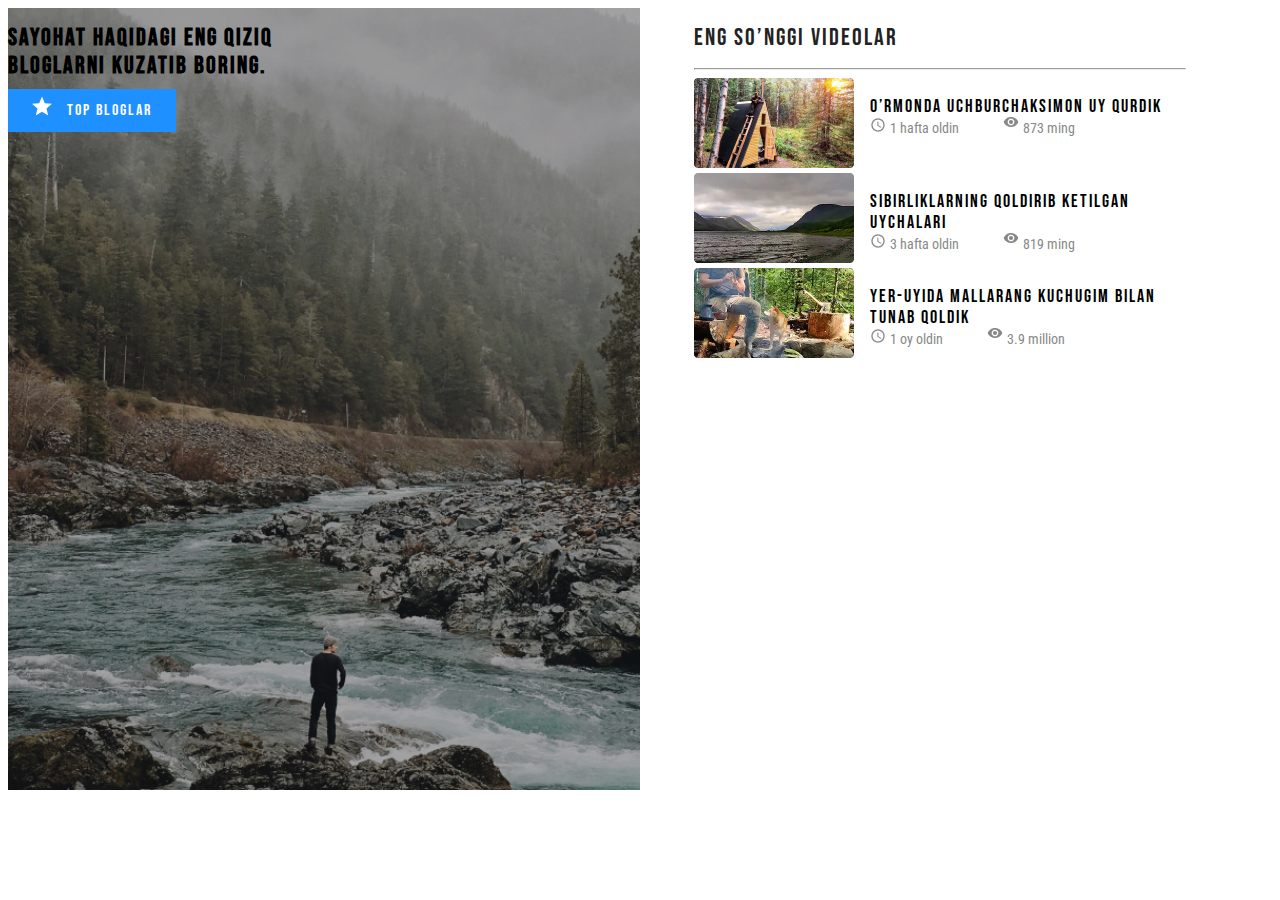
==== index.html @ 6d83d88d "add not make site" ====
<!DOCTYPE html>
<html lang="uz">
<head>
    <meta charset="UTF-8">
    <meta name="viewport" content="width=device-width, initial-scale=1.0">
    <title>Articles</title>
    <link rel="preconnect" href="https://fonts.googleapis.com">
    <link rel="preconnect" href="https://fonts.gstatic.com" crossorigin>
    <link href="https://fonts.googleapis.com/css2?family=Bebas+Neue&family=Open+Sans&display=swap" rel="stylesheet">
    <link rel="preconnect" href="https://fonts.googleapis.com">
    <link rel="preconnect" href="https://fonts.gstatic.com" crossorigin>
    <link href="https://fonts.googleapis.com/css2?family=Open+Sans&family=Roboto+Condensed&display=swap" rel="stylesheet">
    <link rel="stylesheet" href="style.css">
</head>
<body>
    <div class="main-content">
        <div class="heading">
            <!-- HERO-Left-hand -->
            <div class="hero">
                <h1 class="hero-text">Sayohat haqidagi eng qiziq <br>bloglarni kuzatib boring.</h1>
            <a class="hero-button" href="#">
                    <span class="hero-button-icon"></span>
                    <span class="hero-button-text">Top bloglar</span>
            </a>
            </div>
            <!-- RIGHT-HERO -->
            <div class="right-hero">
                    <h1 class="right-hero-text">Eng so’nggi videolar</h1>
                    <hr>
                    <!-- SEction1 -->
                    <section class="right-hero-section">
                        <div class="section-img">
                            <img src="img/article-poster.png" alt="" width="160" height="90">
                        </div>
                        <div class="section-right">
                            <h3 class="section-right-text">O’rmonda uchburchaksimon uy qurdik</h3>
                            <div class="section-right-text-icons">
                                <div class="section-right-icon">
                                    <span class="section-right-icon-img"></span>
                                    <span class="section-right-icon-text">1 hafta oldin</span>
                                </div>
                                <div class="section-right-icon">
                                    <span class="section-right-icon-img-eye"></span>
                                    <span class="section-right-icon-text">873 ming</span>
                                </div>
                                
                            </div>
                        </div>
                    </section>

                    <section class="right-hero-section">
                        <div class="section-img">
                            <img src="img/article-poster-1.png" alt="" width="160" height="90">
                        </div>
                        <div class="section-right">
                            <h3 class="section-right-text">Sibirliklarning qoldirib ketilgan uychalari</h3>
                            <div class="section-right-text-icons">
                                <div class="section-right-icon">
                                    <span class="section-right-icon-img"></span>
                                    <span class="section-right-icon-text">3 hafta oldin</span>
                                </div>
                                <div class="section-right-icon">
                                    <span class="section-right-icon-img-eye"></span>
                                    <span class="section-right-icon-text">819 ming</span>
                                </div>
                                
                            </div>
                        </div>
                    </section>

                    <section class="right-hero-section">
                        <div class="section-img">
                            <img src="img/article-poster-2.png" alt="" width="160" height="90">
                        </div>
                        <div class="section-right">
                            <h3 class="section-right-text">Yer-uyida mallarang kuchugim bilan tunab qoldik</h3>
                            <div class="section-right-text-icons">
                                <div class="section-right-icon">
                                    <span class="section-right-icon-img"></span>
                                    <span class="section-right-icon-text">1 oy oldin</span>
                                </div>
                                <div class="section-right-icon">
                                    <span class="section-right-icon-img-eye"></span>
                                    <span class="section-right-icon-text">3.9 million</span>
                                </div>
                                
                            </div>
                        </div>
                    </section>
                </div> 
            </div>
        </div>
</body>
</html>
---- style.css ----
body{
    font-family: 'Bebas Neue', sans-serif;
}
.heading{
    display: flex;
    
}
.hero{
    background-image:url("../img/left-bg.png");
    width:50%;
    height: 782px;
    background-repeat:no-repeat;
    background-size:cover;
    background-position: center bottom;
}
.hero-text{
   font-size: 24px;
   line-height: 28px;
   letter-spacing: 2px;
}
.hero-button{
    background-color: #1E90FF;
    color: #fff;
    padding: 12px 24px;
    text-decoration: none;
}
.hero-button-text{
    font-size: 16px;
    line-height: 24px;
    letter-spacing: 2px;

}
.hero-button{   
    align-items: center;
    

}
.hero-button::before{
    content:"";
    background-image:url("../img/icon/Vector.svg");
    width: 20px;
    height: 19px;
    display: inline-block   ;
    padding-right: 12px;
    background-repeat:no-repeat;
    
}
.right-hero {
    max-width: 492px;
    padding-left: 54px;
}
.right-hero-text{
    font-size: 24px;
    line-height: 28px;
    letter-spacing: 2px;
    color:#222;
    font-weight: 400;
}
.right-hero-section {
    display: flex;
}

.section-right{
    padding-left:16px;
}
.section-right-text {
    font-weight: 400;
    font-size:18px;
    line-height: 21px;
    letter-spacing: 2px;
    margin-bottom:0;
}
.section-right-text-icons{
    font-family: 'Roboto Condensed', sans-serif;
    display: flex;
    
    
}
.section-right-icon-text{
    font-weight: 400;
    font-size: 14px;
    line-height: 16px;
    color:#888;
    padding-right: 44px;
    

}
.section-right-icon-img::before{
    display: inline-block;
    width: 16px;
    height: 16px;
    background-image:url("../img/icon/icon-clock 1.png");
    background-repeat:no-repeat;
    content:"";
    background-size: contain;
}
.section-right-icon-img-eye::before{
    display: inline-block;
    width: 16px;
    height: 16px;
    background-image:url("../img/icon/icon-kuz.png");
    background-repeat:no-repeat;
    content:"";
    background-size: contain;
}
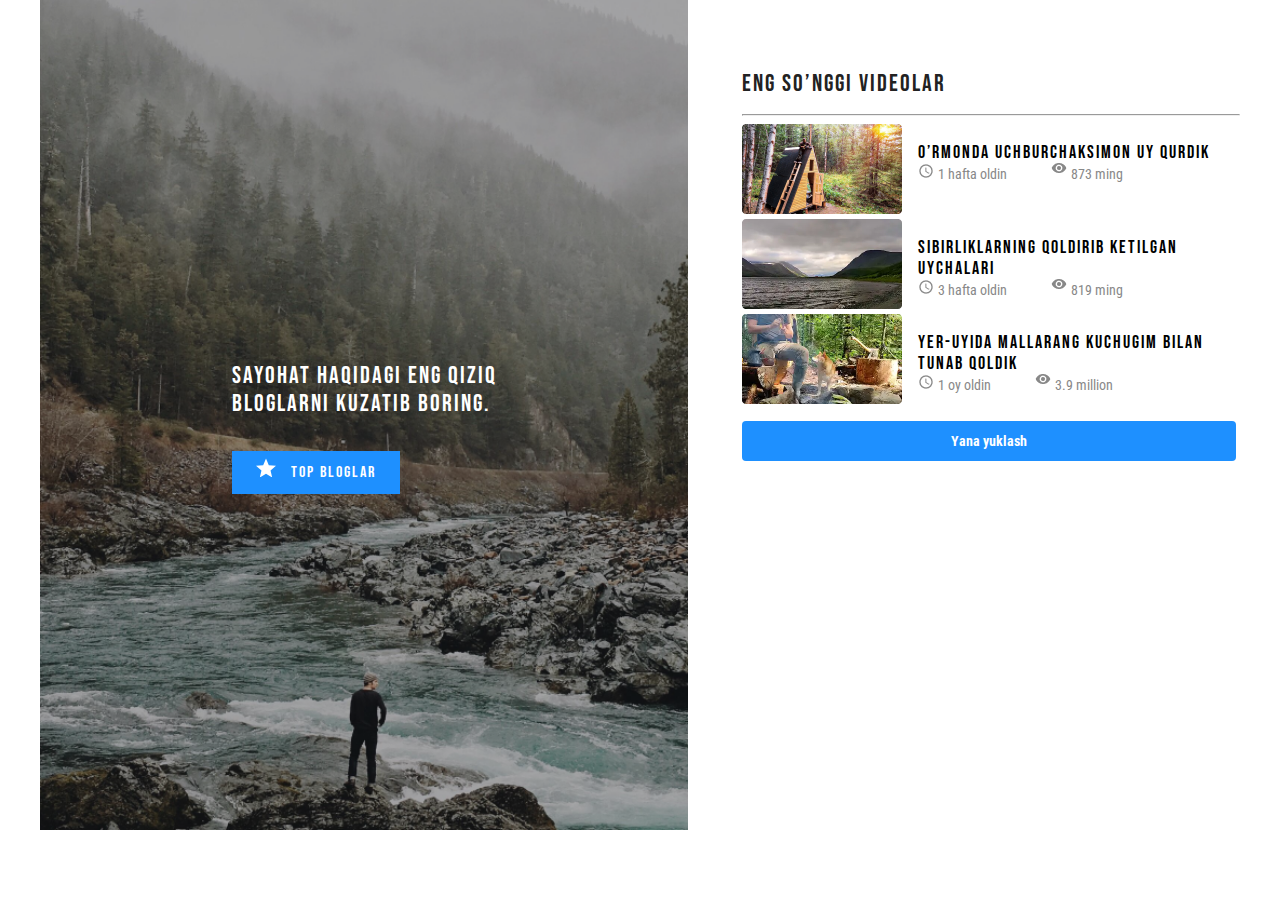
==== commit cc976d44: "add new site" ====
--- a/index.html
+++ b/index.html
@@ -13,15 +13,16 @@
     <link rel="stylesheet" href="style.css">
 </head>
 <body>
-    <div class="main-content">
-        <div class="heading">
+    <main class="main-content">
             <!-- HERO-Left-hand -->
             <div class="hero">
-                <h1 class="hero-text">Sayohat haqidagi eng qiziq <br>bloglarni kuzatib boring.</h1>
-            <a class="hero-button" href="#">
+                <div class="hero-main">
+                    <h1 class="hero-text">Sayohat haqidagi eng qiziq  <br>bloglarni kuzatib boring.</h1>
+                <a class="hero-button" href="#">
                     <span class="hero-button-icon"></span>
                     <span class="hero-button-text">Top bloglar</span>
-            </a>
+                </a>
+                </div>
             </div>
             <!-- RIGHT-HERO -->
             <div class="right-hero">
@@ -86,9 +87,12 @@
                                 
                             </div>
                         </div>
+                        
                     </section>
+                    <div class="right-hero-button">
+                        <a class="right-hero-button-link" href="#">Yana yuklash  </a>
+                    </div>
                 </div> 
-            </div>
-        </div>
+        </main>
 </body>
 </html>--- a/style.css
+++ b/style.css
@@ -1,28 +1,45 @@
 body{
     font-family: 'Bebas Neue', sans-serif;
+    margin:0;
+    padding: 0;
 }
-.heading{
-    display: flex;
+
+.main-content{
+    display: flex;  
+    width: 100%;
+    max-width: 1200px;
+    margin-left: auto;
+    margin-right: auto;
+    flex-grow: 1;
     
 }
 .hero{
     background-image:url("../img/left-bg.png");
-    width:50%;
+    width:100%;
+    max-width: 600px;
     height: 782px;
     background-repeat:no-repeat;
     background-size:cover;
     background-position: center bottom;
+    display: flex;
+    align-items:center;
+    justify-content: center;
+    padding: 24px;
 }
 .hero-text{
-   font-size: 24px;
-   line-height: 28px;
-   letter-spacing: 2px;
+    font-size: 24px;
+    line-height: 28px;
+    letter-spacing: 2px;
+    font-weight: 400;
+    color: #fff;
+    padding-bottom: 24px;
 }
 .hero-button{
     background-color: #1E90FF;
     color: #fff;
     padding: 12px 24px;
     text-decoration: none;
+    
 }
 .hero-button-text{
     font-size: 16px;
@@ -46,8 +63,10 @@
     
 }
 .right-hero {
-    max-width: 492px;
+    max-width: 750px;
     padding-left: 54px;
+    padding-top: 54px;
+    
 }
 .right-hero-text{
     font-size: 24px;
@@ -102,4 +121,19 @@
     background-repeat:no-repeat;
     content:"";
     background-size: contain;
+}
+.right-hero-button{
+    margin-top:23px;
+    
+}
+.right-hero-button-link{
+    font-family: 'Roboto Condensed', sans-serif;
+    line-height: 16px;
+    font-size: 14px;
+    font-weight: 700;
+    padding: 12px 209px;
+    background-color:#1E90FF;
+    color:#fff;
+    border-radius:4px;
+    text-decoration: none;
 }